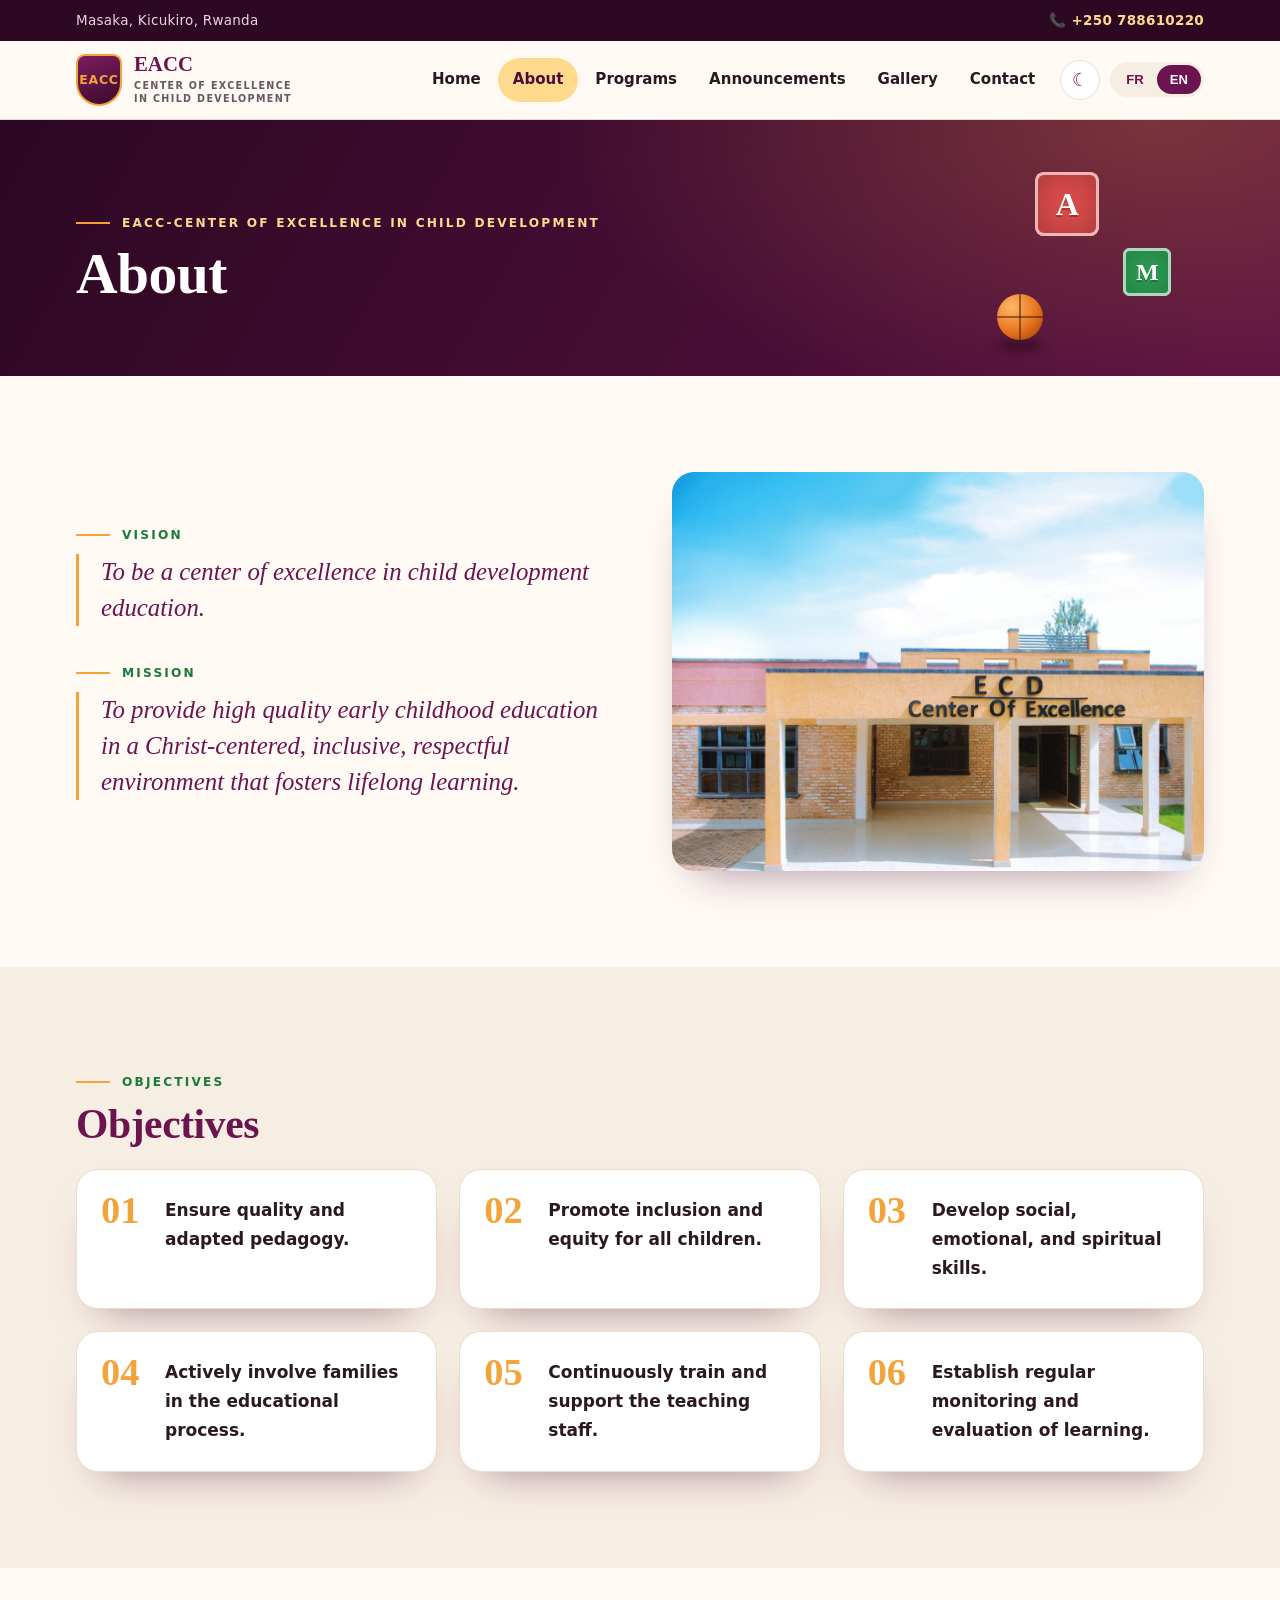
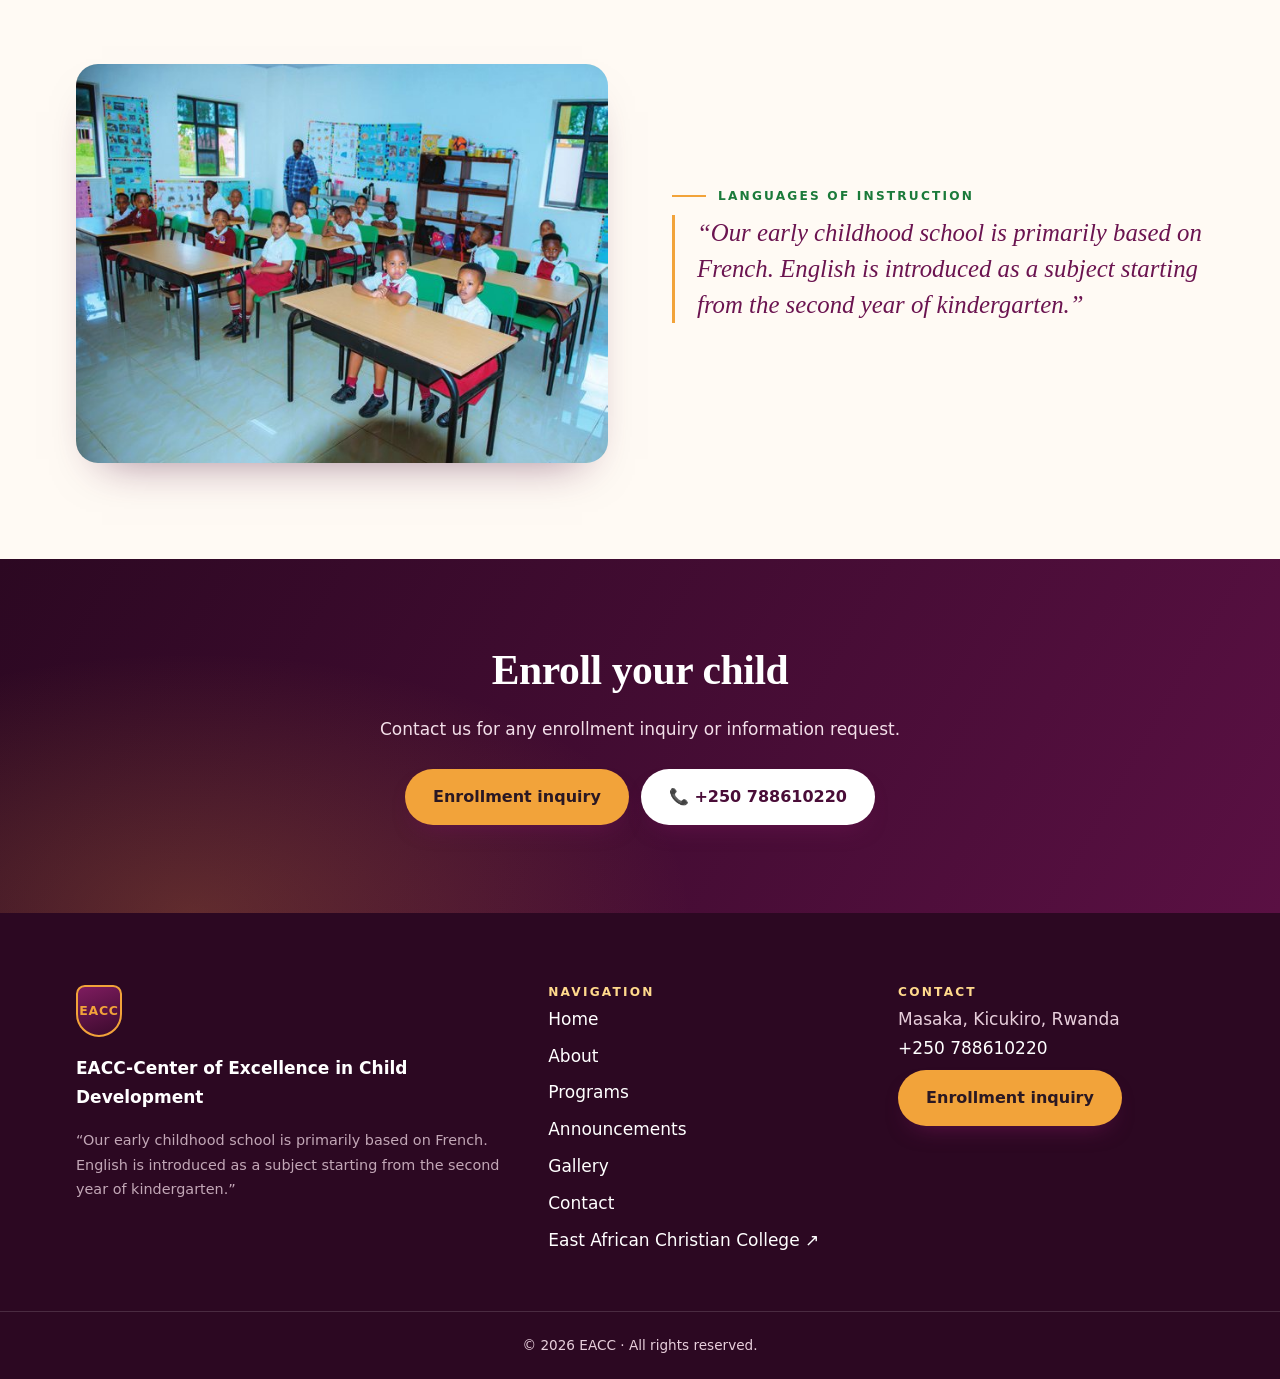
==== about.html @ af312301 "Add files via upload" ====
<!doctype html>
<html lang="fr">
  <head>
    <meta charset="utf-8" />
    <meta name="viewport" content="width=device-width,initial-scale=1" />
    <title data-fr="À propos – Vision, mission et objectifs | EACC" data-en="About – Vision, Mission and Objectives | EACC">À propos – Vision, mission et objectifs | EACC</title>
    <meta
      name="description"
      content="Vision, mission et objectifs d'EACC, école de la petite enfance à Kicukiro." data-fr="Vision, mission et objectifs d'EACC, école de la petite enfance à Kicukiro." data-en="Vision, mission and objectives of EACC-Center of Excellence in Child Development, an early childhood school in Kicukiro." />
    <meta
      property="og:title"
      content="À propos – Vision, mission et objectifs | EACC"
    />
    <meta property="og:type" content="website" />
    <meta property="og:image" content="images/building.jpg" />
    <meta name="color-scheme" content="light dark" />
    <meta name="theme-color" content="#6b1450" />
    <script>
      try {
        var t = localStorage.getItem("eacc-theme");
        if (t) document.documentElement.dataset.theme = t;
      } catch (e) {}
    </script>
    <link rel="stylesheet" href="styles.css" />
  </head>
  <body data-page="about">
    <a class="skip" href="#main"><span class="locale-text locale-fr">Aller au contenu</span><span class="locale-text locale-en">Skip to content</span></a>
    <div class="top"><div class="wrap"><span><span class="locale-text locale-fr">Masaka, Kicukiro, Rwanda</span><span class="locale-text locale-en">Masaka, Kicukiro, Rwanda</span></span><a href="tel:+250788610220">&#128222; +250 788610220</a></div></div>
    <header class="nav"><div class="wrap"><a class="logo" href="index.html"><span class="badge" aria-hidden="true">EACC</span><span>EACC<small>Center of Excellence<br>in Child Development</small></span></a>
      <button id="menu" aria-expanded="false" aria-controls="nav" aria-label="Menu">&#9776;</button>
      <nav id="nav" aria-label="Main">
          <a class="l" href="index.html"><span class="locale-text locale-fr">Accueil</span><span class="locale-text locale-en">Home</span></a>
          <a class="l on" href="about.html" aria-current="page"><span class="locale-text locale-fr">À propos</span><span class="locale-text locale-en">About</span></a>
          <a class="l" href="programs.html"><span class="locale-text locale-fr">Programmes</span><span class="locale-text locale-en">Programs</span></a>
          <a class="l" href="announcements.html"><span class="locale-text locale-fr">Annonces</span><span class="locale-text locale-en">Announcements</span></a>
          <a class="l" href="gallery.html"><span class="locale-text locale-fr">Galerie</span><span class="locale-text locale-en">Gallery</span></a>
          <a class="l" href="contact.html"><span class="locale-text locale-fr">Contact</span><span class="locale-text locale-en">Contact</span></a>
        <button id="theme" type="button" data-label-fr="Mode clair" data-label-en="Light mode"></button><div class="lang" role="group" aria-label="Language / Langue"><button data-l="fr" lang="fr">FR</button><button data-l="en" lang="en">EN</button></div>
      </nav></div></header>
    <main id="main">
      <div class="phead">
        <div class="wrap">
          <span class="eye"><span class="locale-text locale-fr">EACC-Center of Excellence in Child Development</span><span class="locale-text locale-en">EACC-Center of Excellence in Child Development</span></span>
          <h1><span class="locale-text locale-fr">À propos</span><span class="locale-text locale-en">About</span></h1>
        </div>
      </div>
      <section>
        <div class="wrap">
          <div class="split">
            <div class="rv">
              <span class="eye"><span class="locale-text locale-fr">Vision</span><span class="locale-text locale-en">Vision</span></span>
              <p class="bq"><span class="locale-text locale-fr">Être un centre d'excellence en éducation au développement de l'enfant.</span><span class="locale-text locale-en">To be a center of excellence in child development education.</span></p>
              <span class="eye"><span class="locale-text locale-fr">Mission</span><span class="locale-text locale-en">Mission</span></span>
              <p class="bq"><span class="locale-text locale-fr">Fournir une éducation de haute qualité pour la petite enfance dans un environnement centré sur le Christ, inclusif, respectueux et propice à l'apprentissage tout au long de la vie.</span><span class="locale-text locale-en">To provide high quality early childhood education in a Christ-centered, inclusive, respectful environment that fosters lifelong learning.</span></p>
            </div>
            <figure class="ph rv" data-label="images/building.jpg">
              <img
                src="images/building.jpg"
                data-alt-fr="Bâtiment ECD Center of Excellence" data-alt-en="ECD Center of Excellence building"
                alt="Bâtiment ECD Center of Excellence"
                loading="lazy"
              />
            </figure>
          </div>
        </div>
      </section>
      <section class="alt">
        <div class="wrap">
          <span class="eye"><span class="locale-text locale-fr">Objectifs</span><span class="locale-text locale-en">Objectives</span></span>
          <h2><span class="locale-text locale-fr">Objectifs</span><span class="locale-text locale-en">Objectives</span></h2>
          <ul class="obj">
            <li class="rv"><span class="locale-text locale-fr">Assurer une pédagogie de qualité et adaptée.</span><span class="locale-text locale-en">Ensure quality and adapted pedagogy.</span></li>
            <li class="rv"><span class="locale-text locale-fr">Favoriser l'inclusion et l'équité pour tous les enfants.</span><span class="locale-text locale-en">Promote inclusion and equity for all children.</span></li>
            <li class="rv"><span class="locale-text locale-fr">Développer les compétences sociales, émotionnelles et spirituelles.</span><span class="locale-text locale-en">Develop social, emotional, and spiritual skills.</span></li>
            <li class="rv"><span class="locale-text locale-fr">Impliquer activement les familles dans le processus éducatif.</span><span class="locale-text locale-en">Actively involve families in the educational process.</span></li>
            <li class="rv"><span class="locale-text locale-fr">Former et accompagner le personnel éducatif de manière continue.</span><span class="locale-text locale-en">Continuously train and support the teaching staff.</span></li>
            <li class="rv"><span class="locale-text locale-fr">Mettre en place un suivi et une évaluation régulière des apprentissages.</span><span class="locale-text locale-en">Establish regular monitoring and evaluation of learning.</span></li>
          </ul>
        </div>
      </section>
      <section>
        <div class="wrap split">
          <figure class="ph rv" data-label="images/yard.jpg">
            <img
              src="images/yard.jpg"
              data-alt-fr="Enfants en classe et au jeu" data-alt-en="Children in class and at play"
              alt="Enfants en classe et au jeu"
              loading="lazy"
            />
          </figure>
          <div class="rv">
            <span class="eye"><span class="locale-text locale-fr">Langues d'enseignement</span><span class="locale-text locale-en">Languages of instruction</span></span>
            <p class="bq"><span class="locale-text locale-fr">« Notre école de la petite enfance a pour base principale le français. L'anglais est introduit dès la deuxième maternelle comme cours. »</span><span class="locale-text locale-en">“Our early childhood school is primarily based on French. English is introduced as a subject starting from the second year of kindergarten.”</span></p>
          </div>
        </div>
      </section>
      <section class="cta">
        <div class="wrap rv">
          <h2><span class="locale-text locale-fr">Inscrivez votre enfant</span><span class="locale-text locale-en">Enroll your child</span></h2>
          <p><span class="locale-text locale-fr">Contactez-nous pour toute demande d'inscription ou de renseignements.</span><span class="locale-text locale-en">Contact us for any enrollment inquiry or information request.</span></p>
          <div class="btns">
            <a class="btn o" href="contact.html"><span class="locale-text locale-fr">Demande d'inscription</span><span class="locale-text locale-en">Enrollment inquiry</span></a>
            <a class="btn w" href="tel:+250788610220">&#128222; +250 788610220</a>
          </div>
        </div>
      </section>
    </main>
    <footer class="f"><div class="wrap fg"><div><span class="badge" aria-hidden="true">EACC</span><p><strong><span class="locale-text locale-fr">EACC-Center of Excellence in Child Development</span><span class="locale-text locale-en">EACC-Center of Excellence in Child Development</span></strong></p><p class="quote"><span class="locale-text locale-fr">« Notre école de la petite enfance a pour base principale le français. L'anglais est introduit dès la deuxième maternelle comme cours. »</span><span class="locale-text locale-en">“Our early childhood school is primarily based on French. English is introduced as a subject starting from the second year of kindergarten.”</span></p></div><div><h2><span class="locale-text locale-fr">Navigation</span><span class="locale-text locale-en">Navigation</span></h2><a href="index.html"><span class="locale-text locale-fr">Accueil</span><span class="locale-text locale-en">Home</span></a><a href="about.html"><span class="locale-text locale-fr">À propos</span><span class="locale-text locale-en">About</span></a><a href="programs.html"><span class="locale-text locale-fr">Programmes</span><span class="locale-text locale-en">Programs</span></a><a href="announcements.html"><span class="locale-text locale-fr">Annonces</span><span class="locale-text locale-en">Announcements</span></a><a href="gallery.html"><span class="locale-text locale-fr">Galerie</span><span class="locale-text locale-en">Gallery</span></a><a href="contact.html"><span class="locale-text locale-fr">Contact</span><span class="locale-text locale-en">Contact</span></a><a href="https://www.eacc.ac.rw/eacc" target="_blank" rel="noopener">East African Christian College &#8599;</a></div><div><h2><span class="locale-text locale-fr">Contact</span><span class="locale-text locale-en">Contact</span></h2><span><span class="locale-text locale-fr">Masaka, Kicukiro, Rwanda</span><span class="locale-text locale-en">Masaka, Kicukiro, Rwanda</span></span><a href="tel:+250788610220">+250 788610220</a><a class="btn o" href="contact.html"><span class="locale-text locale-fr">Demande d'inscription</span><span class="locale-text locale-en">Enrollment inquiry</span></a></div></div><p class="copy">&#169; <span id="yr"></span> EACC &middot; <span class="locale-text locale-fr">Tous droits réservés.</span><span class="locale-text locale-en">All rights reserved.</span></p></footer>
    <div id="pg"></div><button id="top" aria-label="Top" hidden>&#8593;</button><div class="mbar"><a class="btn o" href="tel:+250788610220">&#128222; +250 788610220</a><a class="btn" href="contact.html"><span class="locale-text locale-fr">Demande d'inscription</span><span class="locale-text locale-en">Enrollment inquiry</span></a></div>
    <script src="app.js" defer></script>
  </body>
</html>
---- styles.css ----
@view-transition {
  navigation: auto;
}
:root {
  color-scheme: light;
  --bg: #fffaf4;
  --bg2: #f7eee3;
  --card: #fff;
  --ink: #2a1823;
  --mut: #6a5662;
  --line: #eadbd0;
  --hd: #6b1450;
  --brand: #6b1450;
  --brand2: #4a0d38;
  --gold: #f2a33a;
  --gold2: #ffd98c;
  --grn: #1b7a3a;
  --link: #6b1450;
  --hdr: rgba(255, 250, 244, 0.86);
  --inp: #fffaf4;
  --sh: 0 22px 44px -26px rgba(74, 13, 56, 0.55);
  --r: 22px;
  --serif: "Iowan Old Style", "Palatino Linotype", Palatino, Georgia, serif;
}
:root[data-theme="dark"] {
  color-scheme: dark;
  --bg: #140d17;
  --bg2: #1b1220;
  --card: #241929;
  --ink: #f3eaf0;
  --mut: #c4afbc;
  --line: #3b2a42;
  --hd: #ffd98c;
  --brand: #a53a81;
  --brand2: #7e2a62;
  --grn: #6fd18d;
  --link: #f2b2d9;
  --hdr: rgba(20, 13, 23, 0.86);
  --inp: #1b1220;
  --sh: 0 22px 44px -26px rgba(0, 0, 0, 0.85);
}
* {
  box-sizing: border-box;
}
html {
  scroll-behavior: smooth;
}
[hidden] {
  display: none !important;
}
.locale-text {
  display: none;
}
html[lang="fr"] .locale-fr,
html[lang="en"] .locale-en {
  display: inline;
}
.status-message,
#cp .copy-done {
  display: none;
}
#status[data-message="ok"] [data-status="ok"],
#status[data-message="demo"] [data-status="demo"],
#status[data-message="fail"] [data-status="fail"] {
  display: inline;
}
#cp.copied .copy-label {
  display: none;
}
#cp.copied .copy-done {
  display: inline;
}
body {
  margin: 0;
  font:
    17px/1.7 system-ui,
    "Segoe UI",
    Roboto,
    sans-serif;
  color: var(--ink);
  background: var(--bg);
  -webkit-font-smoothing: antialiased;
  transition:
    background 0.3s,
    color 0.3s;
}
img {
  max-width: 100%;
  display: block;
}
a {
  color: var(--link);
}
:focus-visible {
  outline: 3px solid var(--gold);
  outline-offset: 3px;
}
.skip {
  position: absolute;
  left: -999px;
}
.skip:focus {
  left: 8px;
  top: 8px;
  background: #fff;
  color: #000;
  padding: 8px;
  z-index: 99;
}
.wrap {
  max-width: 1180px;
  margin: auto;
  padding: 0 26px;
}
.top {
  background: #2c0822;
  color: #ecd3e2;
  font-size: 13.5px;
  letter-spacing: 0.02em;
}
.top .wrap {
  display: flex;
  justify-content: space-between;
  gap: 10px;
  padding: 9px 26px;
  flex-wrap: wrap;
}
.top a {
  color: var(--gold2);
  font-weight: 700;
  text-decoration: none;
}
header.nav {
  position: sticky;
  top: 0;
  background: var(--hdr);
  backdrop-filter: saturate(1.4) blur(14px);
  border-bottom: 1px solid var(--line);
  z-index: 20;
  transition: transform 0.35s;
}
header.nav.hide {
  transform: translateY(-100%);
}
.nav .wrap {
  display: flex;
  align-items: center;
  gap: 18px;
  min-height: 78px;
}
.logo {
  display: flex;
  align-items: center;
  gap: 12px;
  text-decoration: none;
  font: 700 1.3rem/1 var(--serif);
  color: var(--hd);
}
.logo small {
  display: block;
  font: 600 0.6rem/1.35 system-ui;
  letter-spacing: 0.14em;
  text-transform: uppercase;
  color: var(--mut);
  margin-top: 5px;
}
.badge {
  width: 46px;
  height: 52px;
  background: linear-gradient(160deg, #7e1c5f, #3a0a2c);
  color: var(--gold);
  display: grid;
  place-items: center;
  border-radius: 10px 10px 26px 26px;
  font: 800 0.78rem system-ui;
  letter-spacing: 0.06em;
  border: 2px solid var(--gold);
}
nav {
  margin-left: auto;
  display: flex;
  gap: 2px;
  align-items: center;
}
nav a.l {
  padding: 9px 15px;
  border-radius: 999px;
  text-decoration: none;
  color: var(--ink);
  font-weight: 600;
  font-size: 0.94rem;
  position: relative;
}
nav a.l:hover {
  background: var(--bg2);
}
nav a.on {
  background: var(--gold2);
  color: #4a0d38;
}
#theme {
  width: 40px;
  height: 40px;
  border-radius: 50%;
  border: 1px solid var(--line);
  background: var(--card);
  color: var(--hd);
  font-size: 18px;
  cursor: pointer;
  margin-left: 8px;
}
.lang {
  display: flex;
  background: var(--bg2);
  border-radius: 999px;
  padding: 3px;
  margin-left: 8px;
}
.lang button {
  border: 0;
  background: none;
  color: var(--hd);
  font-weight: 700;
  padding: 7px 13px;
  border-radius: 999px;
  cursor: pointer;
  font-size: 0.82rem;
}
.lang button[aria-pressed="true"] {
  background: var(--brand);
  color: #fff;
}
#menu {
  display: none;
  margin-left: auto;
  background: none;
  border: 1px solid var(--line);
  border-radius: 12px;
  padding: 7px 13px;
  font-size: 18px;
  color: var(--hd);
}
.btn {
  display: inline-block;
  background: var(--brand);
  color: #fff;
  padding: 14px 28px;
  border-radius: 999px;
  font-weight: 700;
  text-decoration: none;
  border: 0;
  font-size: 1rem;
  cursor: pointer;
  transition:
    transform 0.25s,
    box-shadow 0.25s;
  box-shadow: 0 12px 24px -14px var(--brand);
}
.btn:hover {
  transform: translateY(-3px);
  box-shadow: 0 18px 28px -14px var(--brand);
}
.btn.o {
  background: var(--gold);
  color: #2a1823;
}
.btn.w {
  background: #fff;
  color: #4a0d38;
}
.btns {
  display: flex;
  gap: 12px;
  flex-wrap: wrap;
  margin-top: 26px;
}
h1,
h2,
h3 {
  font-family: var(--serif);
  font-weight: 700;
  line-height: 1.12;
  margin: 0 0 0.5em;
  color: var(--hd);
  letter-spacing: -0.01em;
}
h2 {
  font-size: clamp(1.8rem, 3.6vw, 2.6rem);
}
h3 {
  font-size: 1.4rem;
}
.eye {
  display: inline-flex;
  align-items: center;
  gap: 12px;
  font: 700 0.76rem system-ui;
  letter-spacing: 0.18em;
  text-transform: uppercase;
  color: var(--grn);
  margin: 0 0 12px;
}
.eye:before {
  content: "";
  width: 34px;
  height: 2px;
  background: var(--gold);
}
.hero {
  position: relative;
  color: #fff;
  background: #3a0a2c;
  min-height: 680px;
  display: flex;
  align-items: center;
  overflow: hidden;
}
.hs {
  position: absolute;
  inset: 0;
}
.hs img {
  position: absolute;
  inset: 0;
  width: 100%;
  height: 100%;
  object-fit: cover;
  opacity: 0;
  transition: opacity 1.4s;
  transform: scale(1.07);
}
.hs img.on {
  opacity: 1;
  animation: kb 14s linear forwards;
}
@keyframes kb {
  to {
    transform: scale(1);
  }
}
.hero:before {
  content: "";
  position: absolute;
  inset: 0;
  z-index: 1;
  background: linear-gradient(
    100deg,
    rgba(44, 8, 34, 0.95) 10%,
    rgba(44, 8, 34, 0.65) 55%,
    rgba(44, 8, 34, 0.2)
  );
}
.hero .wrap {
  position: relative;
  z-index: 2;
  padding-top: 80px;
  padding-bottom: 130px;
}
.hero h1 {
  color: #fff;
  font-size: clamp(2.3rem, 6vw, 4.4rem);
  max-width: 700px;
}
.hero h1 em {
  color: var(--gold);
  font-style: italic;
  font-weight: 400;
}
.hero .quote {
  max-width: 600px;
  font-size: 1.15rem;
  color: #f8e3ee;
  border-left: 3px solid var(--gold);
  padding-left: 18px;
}
.hp {
  position: absolute;
  z-index: 3;
  right: 26px;
  bottom: 100px;
  width: 42px;
  height: 42px;
  border-radius: 50%;
  border: 1px solid rgba(255, 255, 255, 0.5);
  background: rgba(0, 0, 0, 0.35);
  color: #fff;
  cursor: pointer;
  font-size: 12px;
}
.tags {
  display: inline-block;
  background: rgba(255, 255, 255, 0.12);
  border: 1px solid rgba(255, 255, 255, 0.3);
  backdrop-filter: blur(6px);
  padding: 9px 18px;
  border-radius: 999px;
  font-weight: 600;
  font-size: 0.9rem;
}
.strip {
  position: relative;
  margin-top: -66px;
  z-index: 3;
}
.strip .wrap {
  display: grid;
  grid-template-columns: repeat(auto-fit, minmax(230px, 1fr));
  background: var(--card);
  border: 1px solid var(--line);
  border-radius: var(--r);
  box-shadow: var(--sh);
  padding: 0;
}
.strip div {
  padding: 24px 28px;
  border-right: 1px solid var(--line);
}
.strip div:last-child {
  border: 0;
}
.strip small {
  display: block;
  color: var(--mut);
  font-size: 0.72rem;
  letter-spacing: 0.14em;
  text-transform: uppercase;
  font-weight: 700;
}
.strip b {
  font: 700 1.2rem var(--serif);
  color: var(--hd);
}
.strip a {
  text-decoration: none;
  color: inherit;
}
section {
  padding: 96px 0;
}
.alt {
  background: var(--bg2);
}
.split {
  display: grid;
  grid-template-columns: 1fr 1fr;
  gap: 64px;
  align-items: center;
}
.bq {
  font: italic 1.55rem/1.45 var(--serif);
  color: var(--hd);
  margin: 0 0 28px;
  padding-left: 22px;
  border-left: 3px solid var(--gold);
}
.grid {
  display: grid;
  gap: 26px;
  grid-template-columns: repeat(auto-fit, minmax(290px, 1fr));
}
.card,
ul.obj li {
  position: relative;
  background: var(--card);
  border: 1px solid var(--line);
  border-radius: var(--r);
  box-shadow: var(--sh);
  overflow: hidden;
  transition: transform 0.35s;
}
.card:hover {
  transform: translateY(-6px);
}
.card:after,
ul.obj li:after {
  content: "";
  position: absolute;
  inset: 0;
  pointer-events: none;
  opacity: 0;
  transition: 0.3s;
  background: radial-gradient(
    320px circle at var(--mx, 50%) var(--my, 0),
    rgba(242, 163, 58, 0.2),
    transparent 60%
  );
}
.card:hover:after,
ul.obj li:hover:after {
  opacity: 1;
}
.card .b {
  padding: 26px;
}
.card p {
  margin: 0;
  color: var(--mut);
}
.card figure {
  border-radius: 0;
  height: 220px;
  box-shadow: none;
}
.num {
  font: 700 0.78rem system-ui;
  letter-spacing: 0.18em;
  color: var(--gold);
  display: block;
  margin-bottom: 8px;
}
.dark {
  background: linear-gradient(160deg, #2c0822, #5a1043);
  color: #fff;
}
.dark h2,
.dark h3 {
  color: #fff;
}
.dark .eye {
  color: var(--gold2);
}
.dark .tc {
  background: rgba(255, 255, 255, 0.07);
  border: 1px solid rgba(255, 255, 255, 0.18);
  border-radius: var(--r);
  padding: 26px;
  margin-bottom: 16px;
}
.dark .tc p {
  margin: 0;
  color: #f3dfe9;
}
ul.obj {
  list-style: none;
  padding: 0;
  margin: 0;
  display: grid;
  gap: 22px;
  grid-template-columns: repeat(auto-fit, minmax(320px, 1fr));
  counter-reset: o;
}
ul.obj li {
  counter-increment: o;
  padding: 26px 26px 26px 88px;
  font-weight: 600;
}
ul.obj li:before {
  content: counter(o, decimal-leading-zero);
  position: absolute;
  left: 24px;
  top: 18px;
  font: 700 2.4rem var(--serif);
  color: var(--gold);
}
figure.ph {
  margin: 0;
  border-radius: var(--r);
  overflow: hidden;
  background: var(--bg2);
  min-height: 200px;
  position: relative;
  box-shadow: var(--sh);
}
figure.ph img {
  width: 100%;
  height: 100%;
  object-fit: cover;
  aspect-ratio: 4/3;
  transition: transform 0.8s;
}
figure.ph:hover img {
  transform: scale(1.05);
}
figure.tall img {
  aspect-ratio: 3/4;
}
figure.miss img {
  display: none;
}
figure.miss::after {
  content: "PHOTO PLACEHOLDER\A " attr(data-label);
  white-space: pre;
  position: absolute;
  inset: 0;
  display: grid;
  place-items: center;
  text-align: center;
  color: var(--hd);
  font-weight: 700;
  border: 3px dashed var(--hd);
  border-radius: var(--r);
}
html[data-theme="dark"] figure.ph img {
  filter: brightness(0.9);
}
.photos {
  display: grid;
  gap: 20px;
  grid-template-columns: repeat(auto-fit, minmax(240px, 1fr));
}
.phead {
  background:
    radial-gradient(
      600px 300px at 90% 0,
      rgba(242, 163, 58, 0.25),
      transparent
    ),
    linear-gradient(120deg, #2c0822, #5a1043);
  color: #fff;
  padding: 84px 0 70px;
}
.phead h1 {
  color: #fff;
  font-size: clamp(2.2rem, 5.4vw, 3.6rem);
  margin: 0;
}
.phead .eye {
  color: var(--gold2);
}
.cta {
  background:
    radial-gradient(
      500px 260px at 15% 100%,
      rgba(242, 163, 58, 0.22),
      transparent
    ),
    linear-gradient(120deg, #2c0822, #5a1043);
  color: #fff;
  text-align: center;
  padding: 88px 0;
}
.cta h2 {
  color: #fff;
}
.cta p {
  color: #f3dfe9;
}
.cta .btns {
  justify-content: center;
}
.glance {
  padding: 70px 0;
}
.gl {
  display: grid;
  grid-template-columns: repeat(auto-fit, minmax(210px, 1fr));
  border-top: 1px solid var(--line);
  border-bottom: 1px solid var(--line);
  margin-top: 8px;
}
.gl div {
  padding: 30px 22px;
  border-left: 1px solid var(--line);
}
.gl div:first-child {
  border-left: 0;
}
.gl b {
  display: block;
  font: 700 clamp(2.6rem, 5.5vw, 3.8rem)/1 var(--serif);
  color: var(--hd);
}
.gl span {
  color: var(--mut);
  font-size: 0.95rem;
}
.langbar {
  display: grid;
  gap: 12px;
  background: var(--card);
  border: 1px solid var(--line);
  padding: 28px;
  border-radius: var(--r);
  box-shadow: var(--sh);
}
.lbr {
  display: grid;
  grid-template-columns: 76px repeat(7, 1fr);
  gap: 6px;
  align-items: center;
}
.lbr i {
  height: 20px;
  border-radius: 7px;
  background: var(--bg2);
}
.lbr i.f {
  background: var(--brand);
}
.lbr i.e {
  background: var(--gold);
}
.lbr em {
  font: 700 0.75rem system-ui;
  font-style: normal;
  color: var(--mut);
}
.stg {
  font: 700 0.62rem system-ui;
  color: var(--mut);
  text-align: center;
  text-transform: uppercase;
  letter-spacing: 0.04em;
}
.tw {
  overflow-x: auto;
  border-radius: var(--r);
  box-shadow: var(--sh);
}
table {
  width: 100%;
  min-width: 640px;
  border-collapse: collapse;
  background: var(--card);
}
th,
td {
  padding: 18px 20px;
  text-align: left;
  vertical-align: top;
}
thead th {
  background: var(--brand);
  color: #fff;
  font: 700 0.78rem system-ui;
  letter-spacing: 0.14em;
  text-transform: uppercase;
}
tbody th {
  font: 700 1.15rem var(--serif);
  color: var(--hd);
}
tbody tr + tr > * {
  border-top: 1px solid var(--line);
}
td {
  color: var(--mut);
}
.tabs {
  display: flex;
  gap: 10px;
  flex-wrap: wrap;
  margin-bottom: 26px;
}
.tabs button,
.jr button,
.flt button {
  border: 1px solid var(--line);
  background: var(--card);
  color: var(--hd);
  border-radius: 999px;
  padding: 11px 22px;
  font-weight: 700;
  cursor: pointer;
  font-size: 1rem;
  transition: 0.2s;
}
.tabs button:hover,
.jr button:hover,
.flt button:hover {
  border-color: var(--gold);
}
.tabs button[aria-selected="true"],
.jr button[aria-pressed="true"],
.flt button[aria-pressed="true"] {
  background: var(--brand);
  border-color: var(--brand);
  color: #fff;
}
[role="tabpanel"] {
  background: var(--card);
  border: 1px solid var(--line);
  border-radius: var(--r);
  box-shadow: var(--sh);
  padding: 36px;
  display: grid;
  grid-template-columns: 1.1fr 1fr;
  gap: 36px;
  align-items: center;
}
.chips {
  display: flex;
  gap: 10px;
  flex-wrap: wrap;
  padding: 0;
  list-style: none;
}
.chips li {
  background: var(--bg2);
  border-radius: 12px;
  padding: 10px 14px;
  border-left: 3px solid var(--gold);
}
.chips b {
  color: var(--hd);
}
.cgrid {
  display: grid;
  grid-template-columns: 1.2fr 0.8fr;
  gap: 44px;
  align-items: start;
}
.panel {
  background: var(--card);
  border: 1px solid var(--line);
  border-radius: var(--r);
  box-shadow: var(--sh);
  padding: 34px;
}
.phone {
  display: block;
  font: 700 2.1rem var(--serif);
  color: var(--hd);
  text-decoration: none;
  margin: 8px 0;
}
form {
  display: grid;
  gap: 18px;
}
label {
  font-weight: 700;
  display: block;
  margin-bottom: 6px;
  font-size: 0.9rem;
}
input,
select,
textarea {
  width: 100%;
  font: inherit;
  color: var(--ink);
  padding: 13px 15px;
  border: 1px solid var(--line);
  border-radius: 14px;
  background: var(--inp);
  transition: 0.2s;
}
input:focus,
select:focus,
textarea:focus {
  border-color: var(--gold);
  outline: none;
  box-shadow: 0 0 0 4px rgba(242, 163, 58, 0.25);
}
[aria-invalid="true"] {
  border-color: #e0405a !important;
}
.err {
  color: #e0405a;
  font-size: 0.88rem;
  min-height: 1.2em;
  margin: 3px 0 0;
}
#status {
  padding: 14px;
  border-radius: 12px;
  background: var(--gold2);
  color: #2a1823;
  display: none;
  margin: 0;
}
.jr {
  display: flex;
  gap: 8px;
  flex-wrap: wrap;
  margin: 22px 0;
}
.lg {
  display: inline-block;
  font: 800 0.7rem system-ui;
  padding: 3px 8px;
  border-radius: 6px;
  margin-right: 6px;
  color: #fff;
  background: var(--grn);
}
.lg.e {
  background: var(--gold);
  color: #2a1823;
}
.flt {
  display: flex;
  gap: 8px;
  flex-wrap: wrap;
  margin-bottom: 26px;
}
.gal {
  display: grid;
  gap: 20px;
  grid-template-columns: repeat(auto-fill, minmax(270px, 1fr));
}
.gal figure {
  cursor: zoom-in;
}
dialog#lb {
  border: 0;
  border-radius: var(--r);
  padding: 0;
  max-width: min(94vw, 1000px);
  background: #000;
  position: relative;
}
dialog::backdrop {
  background: rgba(20, 4, 15, 0.88);
}
#lb img {
  max-height: 84vh;
  width: auto;
  margin: auto;
}
#lb button {
  position: absolute;
  top: 50%;
  background: rgba(255, 255, 255, 0.92);
  border: 0;
  border-radius: 50%;
  width: 44px;
  height: 44px;
  font-size: 20px;
  cursor: pointer;
}
#lbp {
  left: 10px;
}
#lbn {
  right: 10px;
}
#lbc {
  top: 10px !important;
  right: 10px;
}
details {
  background: var(--card);
  border: 1px solid var(--line);
  border-radius: 16px;
  box-shadow: var(--sh);
  margin-bottom: 12px;
  padding: 0 24px;
}
summary {
  cursor: pointer;
  font: 700 1.1rem var(--serif);
  color: var(--hd);
  padding: 19px 0;
  list-style: none;
  display: flex;
  justify-content: space-between;
  gap: 12px;
}
summary::after {
  content: "+";
  font-size: 1.5rem;
  color: var(--gold);
  line-height: 1;
}
details[open] summary::after {
  content: "–";
}
details p {
  margin: 0 0 20px;
  color: var(--mut);
}
footer.f {
  background: #2c0822;
  color: #e8cfdc;
  padding: 72px 0 0;
}
footer.f .fg {
  display: grid;
  grid-template-columns: 1.4fr 1fr 1fr;
  gap: 44px;
}
html[data-theme="dark"] footer.f {
  background: #0e0811;
}
footer.f h2 {
  font: 700 0.76rem system-ui;
  letter-spacing: 0.18em;
  text-transform: uppercase;
  color: var(--gold2);
}
footer.f strong {
  color: #fff;
}
footer.f a:not(.btn) {
  display: block;
  color: #fff;
  text-decoration: none;
  margin-bottom: 8px;
}
footer.f a:hover {
  color: var(--gold2);
}
footer.f .quote {
  font-size: 0.9rem;
  opacity: 0.8;
}
.copy {
  border-top: 1px solid rgba(255, 255, 255, 0.14);
  margin: 48px 0 0;
  padding: 22px;
  text-align: center;
  font-size: 0.85rem;
}
#pg {
  position: fixed;
  top: 0;
  left: 0;
  height: 3px;
  width: 100%;
  background: var(--gold);
  transform: scaleX(0);
  transform-origin: 0;
  z-index: 50;
}
#top {
  position: fixed;
  right: 18px;
  bottom: 22px;
  width: 46px;
  height: 46px;
  border-radius: 50%;
  border: 0;
  background: var(--brand);
  color: #fff;
  font-size: 20px;
  cursor: pointer;
  box-shadow: var(--sh);
  z-index: 30;
}
.mbar {
  display: none;
  position: fixed;
  bottom: 0;
  left: 0;
  right: 0;
  gap: 8px;
  padding: 10px;
  background: var(--card);
  box-shadow: 0 -8px 24px #0003;
  z-index: 40;
}
.mbar .btn {
  flex: 1;
  text-align: center;
  padding: 12px 8px;
}
.rv {
  opacity: 0;
  transform: translateY(24px);
  transition:
    opacity 0.8s,
    transform 0.8s cubic-bezier(0.2, 0.7, 0.2, 1);
}
.rv.in {
  opacity: 1;
  transform: none;
}
@media (prefers-reduced-motion: reduce) {
  .rv {
    opacity: 1;
    transform: none;
  }
  html {
    scroll-behavior: auto;
  }
  * {
    transition: none !important;
    animation: none !important;
  }
}
@media (max-width: 1020px) {
  .split,
  .cgrid,
  [role="tabpanel"],
  footer.f .fg {
    grid-template-columns: 1fr;
  }
  .split {
    gap: 36px;
  }
  section {
    padding: 64px 0;
  }
  .hero {
    min-height: 560px;
  }
  #menu {
    display: block;
  }
  nav {
    display: none;
    position: absolute;
    top: 100%;
    left: 0;
    right: 0;
    background: var(--bg);
    flex-direction: column;
    padding: 14px;
    box-shadow: 0 18px 24px -12px #0004;
    align-items: stretch;
  }
  nav.open {
    display: flex;
  }
  .lang,
  #theme {
    align-self: flex-start;
    margin: 8px 0 0;
  }
  .strip div {
    border-right: 0;
    border-bottom: 1px solid var(--line);
  }
  .gl div {
    border-left: 0;
    border-top: 1px solid var(--line);
  }
}
@media (max-width: 700px) {
  .mbar {
    display: flex;
  }
  body {
    padding-bottom: 72px;
  }
  #top {
    bottom: 88px;
  }
  .hp {
    bottom: 84px;
  }
}

.card.rv.in {
  transform: perspective(900px) rotateX(var(--rx, 0deg))
    rotateY(var(--ry, 0deg)) translateY(var(--ty, 0px));
  transition:
    opacity 0.8s,
    transform 0.25s;
}
.card.rv.in:hover {
  --ty: -6px;
}
.toys {
  position: absolute;
  right: 5%;
  top: 50%;
  width: 360px;
  height: 380px;
  margin-top: -200px;
  z-index: 2;
  perspective: 1000px;
  pointer-events: none;
}
.toys.sm {
  width: 210px;
  height: 200px;
  margin-top: -100px;
  right: 6%;
}
.t3 {
  position: absolute;
  inset: 0;
  transform-style: preserve-3d;
  transition: transform 0.25s;
}
.cw {
  position: absolute;
  width: var(--s);
  height: var(--s);
  pointer-events: auto;
  cursor: pointer;
  animation: flt 5s ease-in-out infinite alternate;
}
.cw.hop {
  animation: hop 0.9s cubic-bezier(0.3, 1.6, 0.5, 1);
}
@keyframes flt {
  to {
    transform: translateY(-18px);
  }
}
@keyframes hop {
  40% {
    transform: translateY(-80px) rotate(10deg);
  }
}
.cube {
  position: relative;
  width: 100%;
  height: 100%;
  transform-style: preserve-3d;
  animation: spin 16s linear infinite;
}
.cube i {
  position: absolute;
  inset: 0;
  display: grid;
  place-items: center;
  font: 800 calc(var(--s) * 0.5)/1 var(--serif);
  font-style: normal;
  color: #fff;
  background: var(--c);
  border: 3px solid rgba(255, 255, 255, 0.6);
  border-radius: 14%;
  box-shadow: inset 0 0 26px rgba(0, 0, 0, 0.22);
  text-shadow: 0 2px 0 rgba(0, 0, 0, 0.25);
}
.cube i:nth-child(1) {
  transform: translateZ(calc(var(--s) / 2));
}
.cube i:nth-child(2) {
  transform: rotateY(90deg) translateZ(calc(var(--s) / 2));
}
.cube i:nth-child(3) {
  transform: rotateY(180deg) translateZ(calc(var(--s) / 2));
}
.cube i:nth-child(4) {
  transform: rotateY(-90deg) translateZ(calc(var(--s) / 2));
}
.cube i:nth-child(5) {
  transform: rotateX(90deg) translateZ(calc(var(--s) / 2));
}
.cube i:nth-child(6) {
  transform: rotateX(-90deg) translateZ(calc(var(--s) / 2));
}
@keyframes spin {
  from {
    transform: rotateX(-24deg) rotateY(0);
  }
  to {
    transform: rotateX(-24deg) rotateY(360deg);
  }
}
.ball {
  position: absolute;
  left: 2%;
  bottom: 4%;
  width: 78px;
  height: 78px;
  border-radius: 50%;
  background:
    linear-gradient(
      90deg,
      transparent 48.5%,
      rgba(50, 20, 0, 0.6) 49%,
      rgba(50, 20, 0, 0.6) 51%,
      transparent 51.5%
    ),
    linear-gradient(
      0deg,
      transparent 48.5%,
      rgba(50, 20, 0, 0.6) 49%,
      rgba(50, 20, 0, 0.6) 51%,
      transparent 51.5%
    ),
    radial-gradient(circle at 32% 28%, #ffb86b, #e8731c 55%, #8f3a06);
  animation: bnc 1.7s cubic-bezier(0.3, 0, 0.7, 1) infinite alternate;
}
.bsh {
  position: absolute;
  left: 2%;
  bottom: calc(4% - 10px);
  width: 78px;
  height: 14px;
  border-radius: 50%;
  background: rgba(0, 0, 0, 0.4);
  filter: blur(4px);
  animation: bsh 1.7s cubic-bezier(0.3, 0, 0.7, 1) infinite alternate;
}
.toys.sm .ball,
.toys.sm .bsh {
  width: 46px;
  height: 46px;
}
.toys.sm .bsh {
  height: 9px;
}
@keyframes bnc {
  from {
    transform: translateY(-150px);
  }
  to {
    transform: none;
  }
}
@keyframes bsh {
  from {
    transform: scale(0.5);
    opacity: 0.25;
  }
  to {
    transform: scale(1);
    opacity: 0.6;
  }
}
@media (max-width: 900px) {
  .hero .toys {
    display: none;
  }
}
@media (max-width: 700px) {
  .phead .toys {
    display: none;
  }
}
.phead {
  position: relative;
  overflow: hidden;
}
.phead .wrap {
  position: relative;
  z-index: 1;
}
.team {
  display: grid;
  gap: 26px;
  grid-template-columns: repeat(auto-fit, minmax(240px, 1fr));
}
.fc {
  position: relative;
  height: 350px;
  perspective: 1200px;
  cursor: pointer;
  outline-offset: 6px;
}
.fci {
  position: absolute;
  inset: 0;
  transition: transform 0.8s cubic-bezier(0.2, 0.7, 0.2, 1);
  transform-style: preserve-3d;
}
.fc:hover .fci,
.fc:focus-visible .fci,
.fc[aria-pressed="true"] .fci {
  transform: rotateY(180deg);
}
.ff,
.fb {
  position: absolute;
  inset: 0;
  backface-visibility: hidden;
  -webkit-backface-visibility: hidden;
  border-radius: var(--r);
  overflow: hidden;
  background: var(--card);
  border: 1px solid var(--line);
  box-shadow: var(--sh);
}
.ff figure {
  height: 240px;
  border-radius: 0;
  box-shadow: none;
}
.ff figure img {
  height: 100%;
}
.fm {
  padding: 16px 20px;
}
.fm h3 {
  margin: 0 0 2px;
  font-size: 1.2rem;
}
.fm p {
  margin: 0;
  color: var(--mut);
}
.fb {
  transform: rotateY(180deg);
  padding: 26px;
  background: linear-gradient(160deg, #2c0822, #5a1043);
  color: #fff;
}
.fb h3 {
  color: #fff;
}
.fb p {
  color: #f3dfe9;
}
.alist {
  display: grid;
  gap: 18px;
}
.an {
  display: grid;
  grid-template-columns: 84px 1fr;
  gap: 22px;
  background: var(--card);
  border: 1px solid var(--line);
  border-radius: var(--r);
  box-shadow: var(--sh);
  padding: 22px;
}
.ad {
  background: var(--brand);
  color: #fff;
  border-radius: 16px;
  text-align: center;
  padding: 12px 6px;
  align-self: start;
}
.ad b {
  display: block;
  font: 700 1.8rem var(--serif);
  line-height: 1.1;
}
.ad span {
  font-size: 0.72rem;
  text-transform: uppercase;
  letter-spacing: 0.1em;
}
.chip {
  display: inline-block;
  font: 700 0.7rem system-ui;
  letter-spacing: 0.1em;
  text-transform: uppercase;
  background: var(--gold2);
  color: #4a0d38;
  border-radius: 999px;
  padding: 3px 10px;
  margin: 0 6px 8px 0;
}
.chip.ph2 {
  background: transparent;
  border: 1px dashed var(--mut);
  color: var(--mut);
}
.an h3 {
  margin: 0 0 4px;
}
.an p {
  margin: 0 0 6px;
  color: var(--mut);
}
.an small {
  color: var(--mut);
}
.tbar {
  display: flex;
  gap: 16px;
  flex-wrap: wrap;
  align-items: center;
  justify-content: space-between;
  margin-bottom: 26px;
}
.tbar .flt {
  margin: 0;
}
.tbar input {
  max-width: 340px;
}
@media (max-width: 600px) {
  .an {
    grid-template-columns: 1fr;
  }
  .ad {
    display: flex;
    gap: 8px;
    align-items: baseline;
    justify-content: center;
  }
}
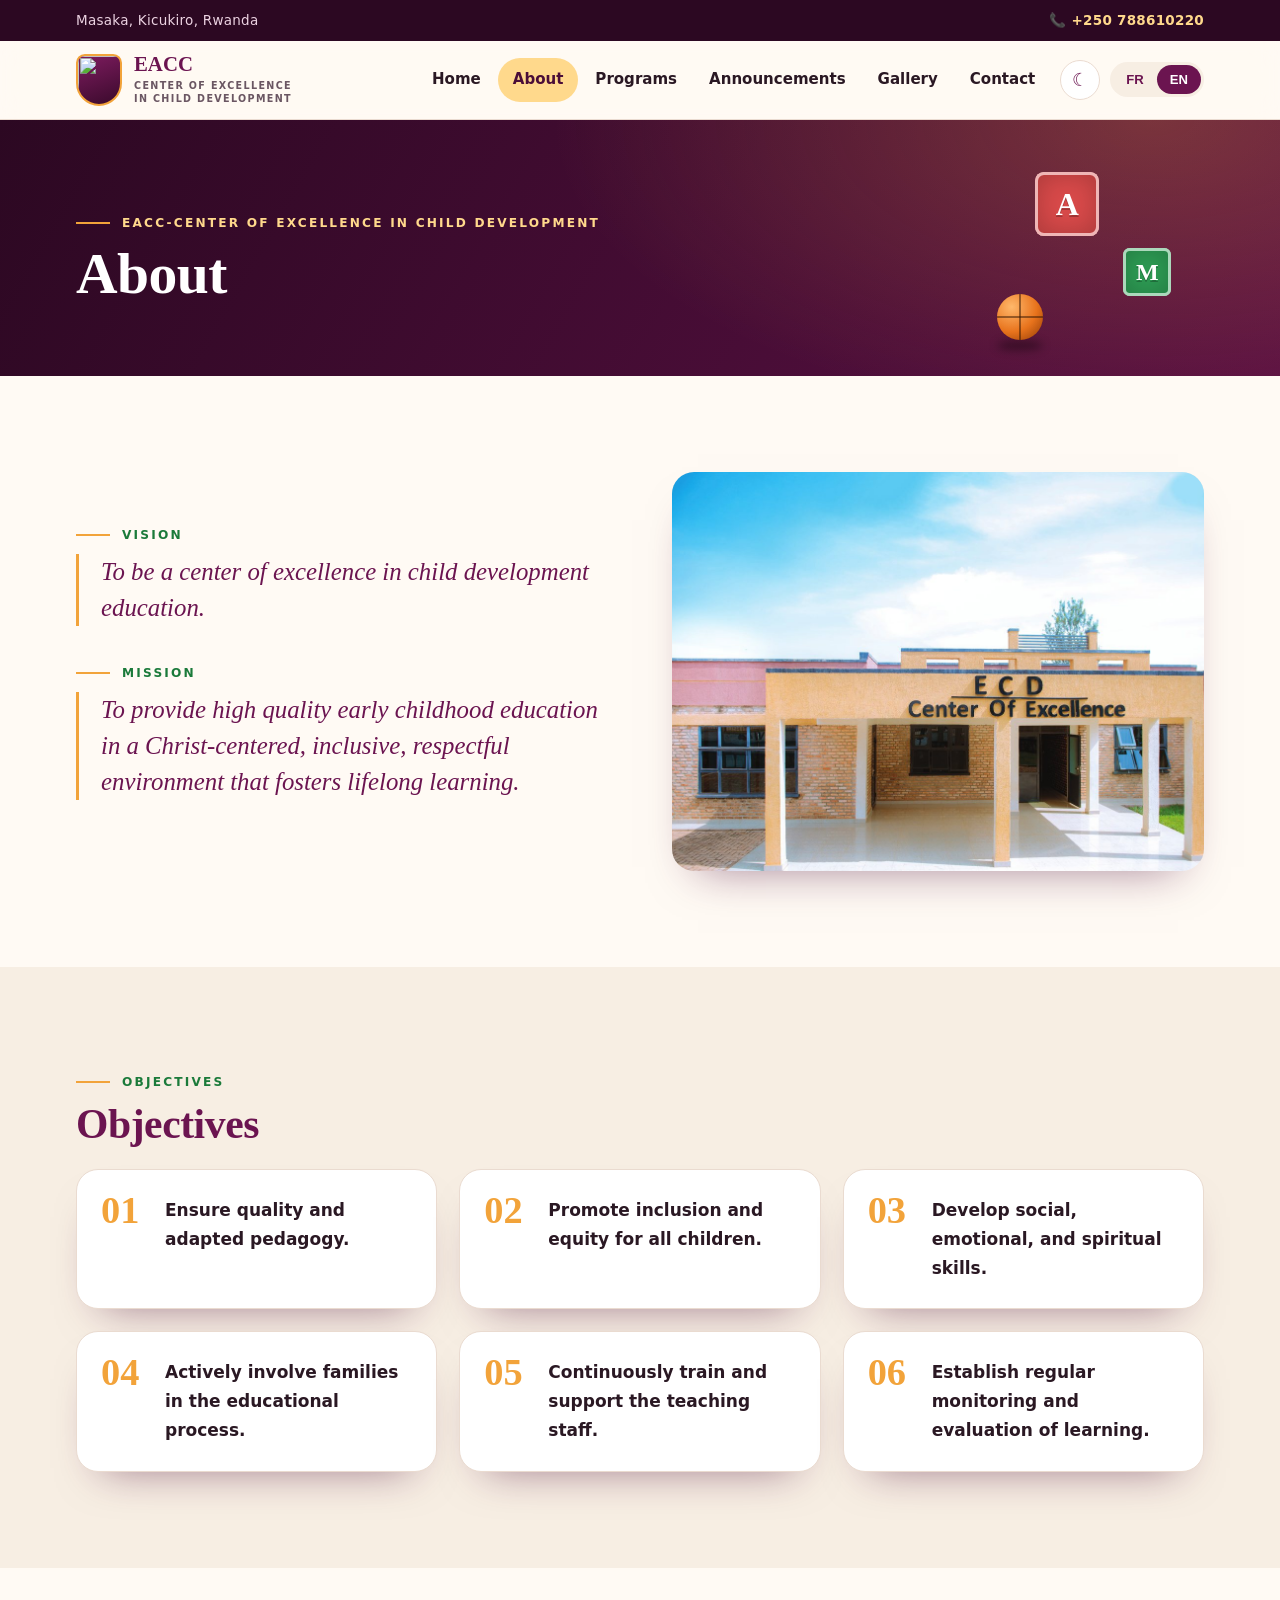
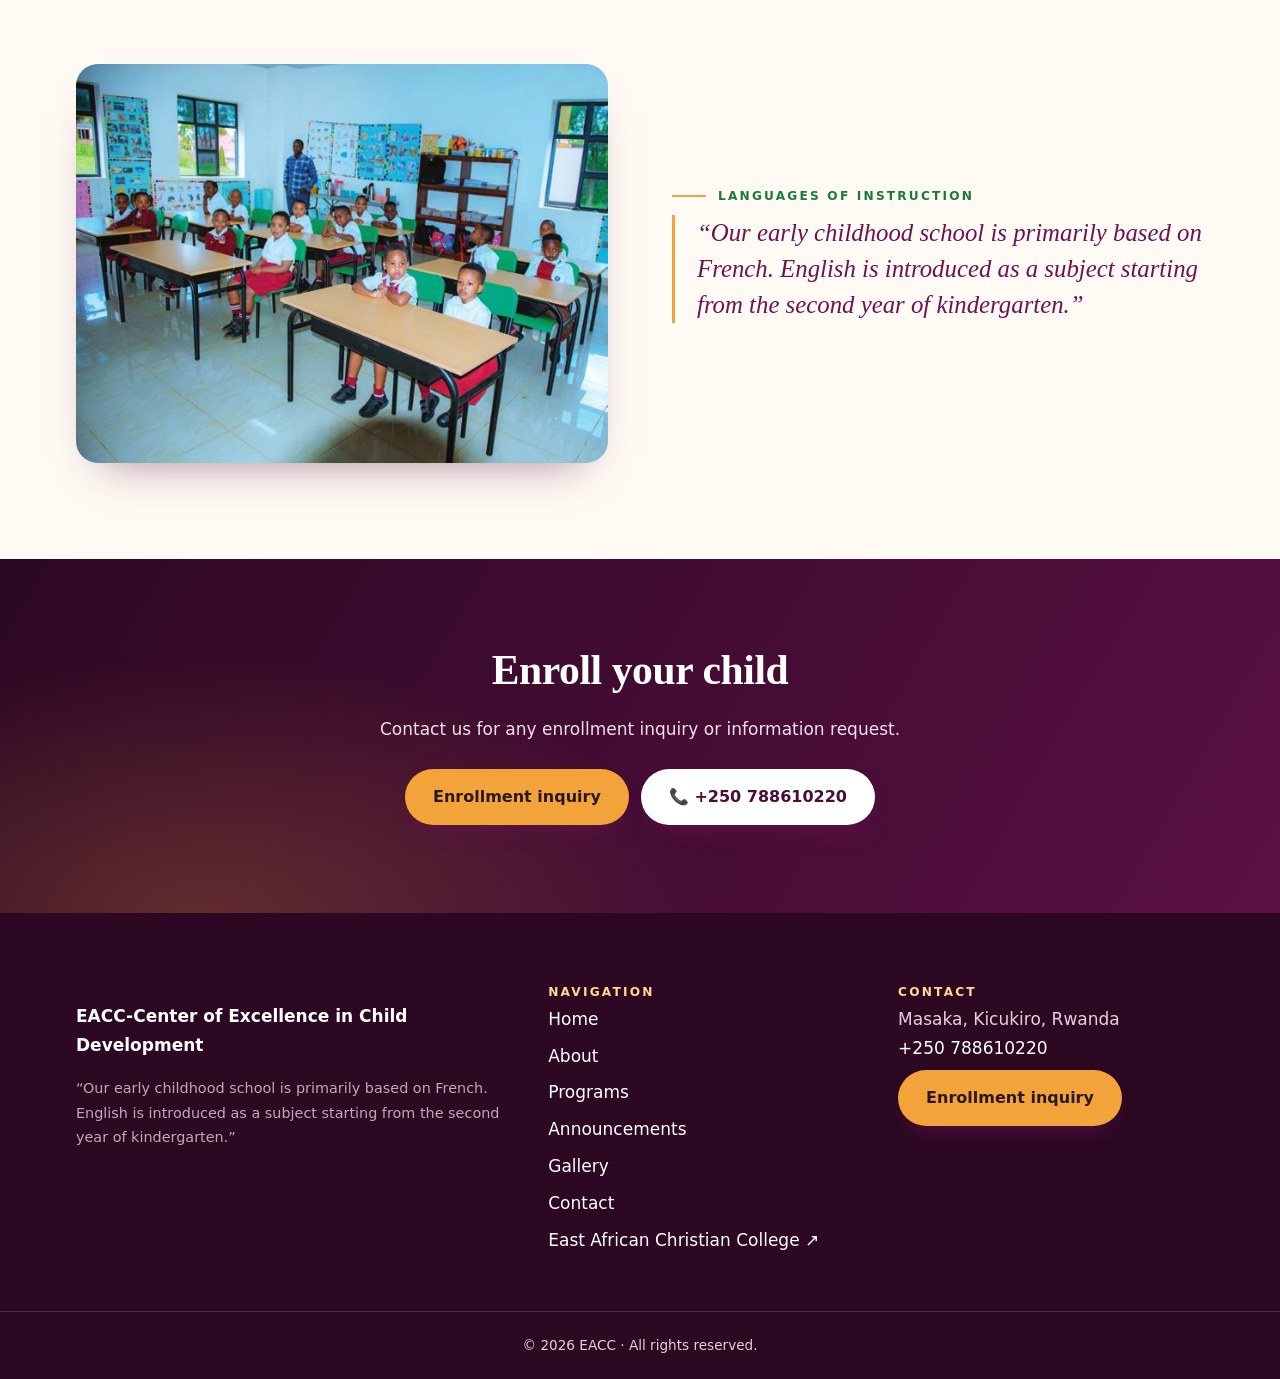
==== commit 668a09ad: "Add favicon and update footer content" ====
--- a/about.html
+++ b/about.html
@@ -15,6 +15,7 @@
     <meta property="og:image" content="images/building.jpg" />
     <meta name="color-scheme" content="light dark" />
     <meta name="theme-color" content="#6b1450" />
+    <link rel="icon" href="logo.png">
     <script>
       try {
         var t = localStorage.getItem("eacc-theme");
@@ -26,7 +27,7 @@
   <body data-page="about">
     <a class="skip" href="#main"><span class="locale-text locale-fr">Aller au contenu</span><span class="locale-text locale-en">Skip to content</span></a>
     <div class="top"><div class="wrap"><span><span class="locale-text locale-fr">Masaka, Kicukiro, Rwanda</span><span class="locale-text locale-en">Masaka, Kicukiro, Rwanda</span></span><a href="tel:+250788610220">&#128222; +250 788610220</a></div></div>
-    <header class="nav"><div class="wrap"><a class="logo" href="index.html"><span class="badge" aria-hidden="true">EACC</span><span>EACC<small>Center of Excellence<br>in Child Development</small></span></a>
+    <header class="nav"><div class="wrap"><a class="logo" href="index.html">    <img class="badge" src="images/logo.png" alt="" aria-hidden="true"><span>EACC<small><span class="locale-text locale-fr">Centre d'excellence en développement de l'enfant</span><span class="locale-text locale-en">Center of Excellence<br>in Child Development</span></small></span></a>
       <button id="menu" aria-expanded="false" aria-controls="nav" aria-label="Menu">&#9776;</button>
       <nav id="nav" aria-label="Main">
           <a class="l" href="index.html"><span class="locale-text locale-fr">Accueil</span><span class="locale-text locale-en">Home</span></a>
@@ -40,7 +41,7 @@
     <main id="main">
       <div class="phead">
         <div class="wrap">
-          <span class="eye"><span class="locale-text locale-fr">EACC-Center of Excellence in Child Development</span><span class="locale-text locale-en">EACC-Center of Excellence in Child Development</span></span>
+          <span class="eye"><span class="locale-text locale-fr">EACC – Centre d'excellence en développement de l'enfant</span><span class="locale-text locale-en">EACC-Center of Excellence in Child Development</span></span>
           <h1><span class="locale-text locale-fr">À propos</span><span class="locale-text locale-en">About</span></h1>
         </div>
       </div>
@@ -105,7 +106,7 @@
         </div>
       </section>
     </main>
-    <footer class="f"><div class="wrap fg"><div><span class="badge" aria-hidden="true">EACC</span><p><strong><span class="locale-text locale-fr">EACC-Center of Excellence in Child Development</span><span class="locale-text locale-en">EACC-Center of Excellence in Child Development</span></strong></p><p class="quote"><span class="locale-text locale-fr">« Notre école de la petite enfance a pour base principale le français. L'anglais est introduit dès la deuxième maternelle comme cours. »</span><span class="locale-text locale-en">“Our early childhood school is primarily based on French. English is introduced as a subject starting from the second year of kindergarten.”</span></p></div><div><h2><span class="locale-text locale-fr">Navigation</span><span class="locale-text locale-en">Navigation</span></h2><a href="index.html"><span class="locale-text locale-fr">Accueil</span><span class="locale-text locale-en">Home</span></a><a href="about.html"><span class="locale-text locale-fr">À propos</span><span class="locale-text locale-en">About</span></a><a href="programs.html"><span class="locale-text locale-fr">Programmes</span><span class="locale-text locale-en">Programs</span></a><a href="announcements.html"><span class="locale-text locale-fr">Annonces</span><span class="locale-text locale-en">Announcements</span></a><a href="gallery.html"><span class="locale-text locale-fr">Galerie</span><span class="locale-text locale-en">Gallery</span></a><a href="contact.html"><span class="locale-text locale-fr">Contact</span><span class="locale-text locale-en">Contact</span></a><a href="https://www.eacc.ac.rw/eacc" target="_blank" rel="noopener">East African Christian College &#8599;</a></div><div><h2><span class="locale-text locale-fr">Contact</span><span class="locale-text locale-en">Contact</span></h2><span><span class="locale-text locale-fr">Masaka, Kicukiro, Rwanda</span><span class="locale-text locale-en">Masaka, Kicukiro, Rwanda</span></span><a href="tel:+250788610220">+250 788610220</a><a class="btn o" href="contact.html"><span class="locale-text locale-fr">Demande d'inscription</span><span class="locale-text locale-en">Enrollment inquiry</span></a></div></div><p class="copy">&#169; <span id="yr"></span> EACC &middot; <span class="locale-text locale-fr">Tous droits réservés.</span><span class="locale-text locale-en">All rights reserved.</span></p></footer>
+    <footer class="f"><div class="wrap fg"><div>    <img class="footer-logo" src="images/logo.png" alt="" aria-hidden="true"><p><strong><span class="locale-text locale-fr">EACC – Centre d'excellence en développement de l'enfant</span><span class="locale-text locale-en">EACC-Center of Excellence in Child Development</span></strong></p><p class="quote"><span class="locale-text locale-fr">« Notre école de la petite enfance a pour base principale le français. L'anglais est introduit dès la deuxième maternelle comme cours. »</span><span class="locale-text locale-en">“Our early childhood school is primarily based on French. English is introduced as a subject starting from the second year of kindergarten.”</span></p></div><div><h2><span class="locale-text locale-fr">Navigation</span><span class="locale-text locale-en">Navigation</span></h2><a href="index.html"><span class="locale-text locale-fr">Accueil</span><span class="locale-text locale-en">Home</span></a><a href="about.html"><span class="locale-text locale-fr">À propos</span><span class="locale-text locale-en">About</span></a><a href="programs.html"><span class="locale-text locale-fr">Programmes</span><span class="locale-text locale-en">Programs</span></a><a href="announcements.html"><span class="locale-text locale-fr">Annonces</span><span class="locale-text locale-en">Announcements</span></a><a href="gallery.html"><span class="locale-text locale-fr">Galerie</span><span class="locale-text locale-en">Gallery</span></a><a href="contact.html"><span class="locale-text locale-fr">Contact</span><span class="locale-text locale-en">Contact</span></a><a href="https://www.eacc.ac.rw/eacc" target="_blank" rel="noopener">East African Christian College &#8599;</a></div><div><h2><span class="locale-text locale-fr">Contact</span><span class="locale-text locale-en">Contact</span></h2><span><span class="locale-text locale-fr">Masaka, Kicukiro, Rwanda</span><span class="locale-text locale-en">Masaka, Kicukiro, Rwanda</span></span><a href="tel:+250788610220">+250 788610220</a><a class="btn o" href="contact.html"><span class="locale-text locale-fr">Demande d'inscription</span><span class="locale-text locale-en">Enrollment inquiry</span></a></div></div><p class="copy">&#169; <span id="yr"></span> EACC &middot; <span class="locale-text locale-fr">Tous droits réservés.</span><span class="locale-text locale-en">All rights reserved.</span></p></footer>
     <div id="pg"></div><button id="top" aria-label="Top" hidden>&#8593;</button><div class="mbar"><a class="btn o" href="tel:+250788610220">&#128222; +250 788610220</a><a class="btn" href="contact.html"><span class="locale-text locale-fr">Demande d'inscription</span><span class="locale-text locale-en">Enrollment inquiry</span></a></div>
     <script src="app.js" defer></script>
   </body>
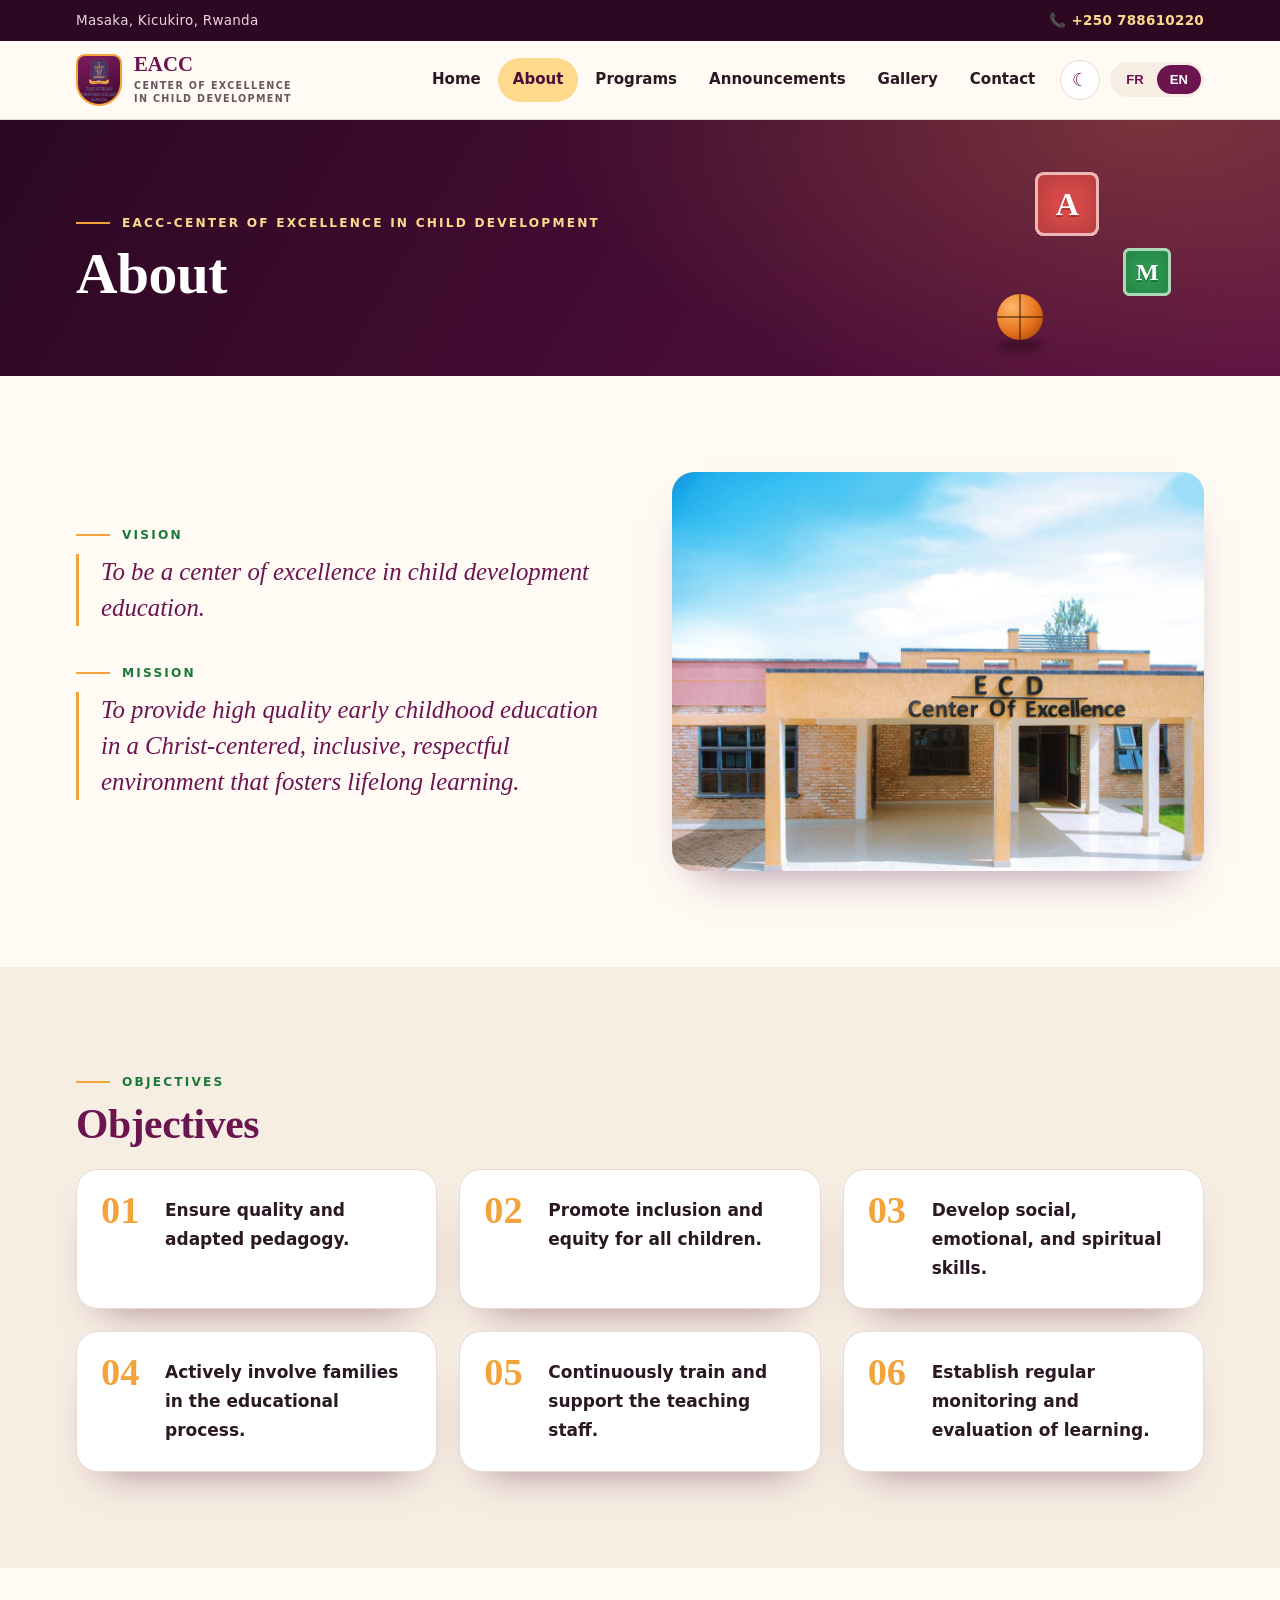
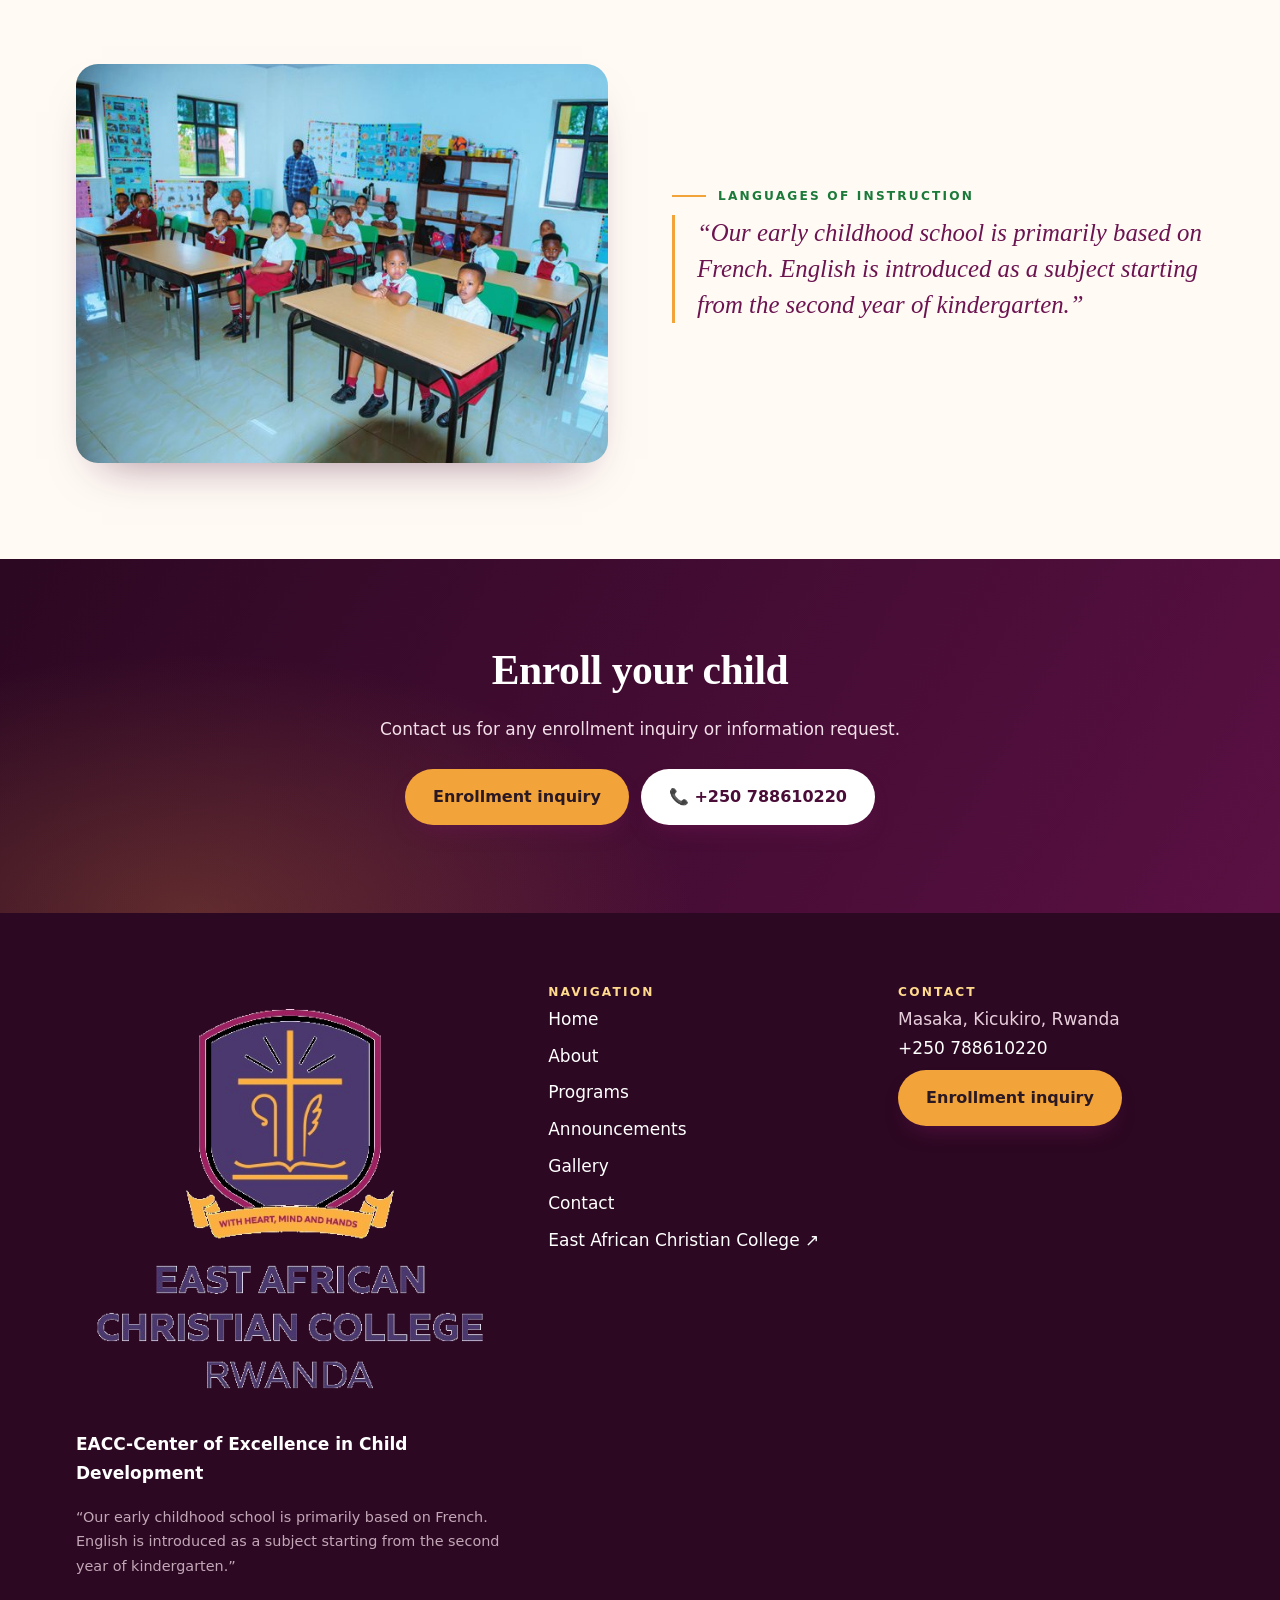
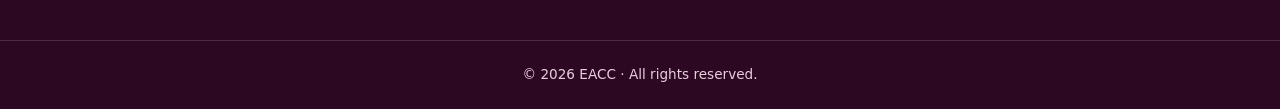
==== commit 9583f613: "Update logo image paths in about.html" ====
--- a/about.html
+++ b/about.html
@@ -27,7 +27,7 @@
   <body data-page="about">
     <a class="skip" href="#main"><span class="locale-text locale-fr">Aller au contenu</span><span class="locale-text locale-en">Skip to content</span></a>
     <div class="top"><div class="wrap"><span><span class="locale-text locale-fr">Masaka, Kicukiro, Rwanda</span><span class="locale-text locale-en">Masaka, Kicukiro, Rwanda</span></span><a href="tel:+250788610220">&#128222; +250 788610220</a></div></div>
-    <header class="nav"><div class="wrap"><a class="logo" href="index.html">    <img class="badge" src="images/logo.png" alt="" aria-hidden="true"><span>EACC<small><span class="locale-text locale-fr">Centre d'excellence en développement de l'enfant</span><span class="locale-text locale-en">Center of Excellence<br>in Child Development</span></small></span></a>
+    <header class="nav"><div class="wrap"><a class="logo" href="index.html">    <img class="badge" src="logo.png" alt="" aria-hidden="true"><span>EACC<small><span class="locale-text locale-fr">Centre d'excellence en développement de l'enfant</span><span class="locale-text locale-en">Center of Excellence<br>in Child Development</span></small></span></a>
       <button id="menu" aria-expanded="false" aria-controls="nav" aria-label="Menu">&#9776;</button>
       <nav id="nav" aria-label="Main">
           <a class="l" href="index.html"><span class="locale-text locale-fr">Accueil</span><span class="locale-text locale-en">Home</span></a>
@@ -106,7 +106,7 @@
         </div>
       </section>
     </main>
-    <footer class="f"><div class="wrap fg"><div>    <img class="footer-logo" src="images/logo.png" alt="" aria-hidden="true"><p><strong><span class="locale-text locale-fr">EACC – Centre d'excellence en développement de l'enfant</span><span class="locale-text locale-en">EACC-Center of Excellence in Child Development</span></strong></p><p class="quote"><span class="locale-text locale-fr">« Notre école de la petite enfance a pour base principale le français. L'anglais est introduit dès la deuxième maternelle comme cours. »</span><span class="locale-text locale-en">“Our early childhood school is primarily based on French. English is introduced as a subject starting from the second year of kindergarten.”</span></p></div><div><h2><span class="locale-text locale-fr">Navigation</span><span class="locale-text locale-en">Navigation</span></h2><a href="index.html"><span class="locale-text locale-fr">Accueil</span><span class="locale-text locale-en">Home</span></a><a href="about.html"><span class="locale-text locale-fr">À propos</span><span class="locale-text locale-en">About</span></a><a href="programs.html"><span class="locale-text locale-fr">Programmes</span><span class="locale-text locale-en">Programs</span></a><a href="announcements.html"><span class="locale-text locale-fr">Annonces</span><span class="locale-text locale-en">Announcements</span></a><a href="gallery.html"><span class="locale-text locale-fr">Galerie</span><span class="locale-text locale-en">Gallery</span></a><a href="contact.html"><span class="locale-text locale-fr">Contact</span><span class="locale-text locale-en">Contact</span></a><a href="https://www.eacc.ac.rw/eacc" target="_blank" rel="noopener">East African Christian College &#8599;</a></div><div><h2><span class="locale-text locale-fr">Contact</span><span class="locale-text locale-en">Contact</span></h2><span><span class="locale-text locale-fr">Masaka, Kicukiro, Rwanda</span><span class="locale-text locale-en">Masaka, Kicukiro, Rwanda</span></span><a href="tel:+250788610220">+250 788610220</a><a class="btn o" href="contact.html"><span class="locale-text locale-fr">Demande d'inscription</span><span class="locale-text locale-en">Enrollment inquiry</span></a></div></div><p class="copy">&#169; <span id="yr"></span> EACC &middot; <span class="locale-text locale-fr">Tous droits réservés.</span><span class="locale-text locale-en">All rights reserved.</span></p></footer>
+    <footer class="f"><div class="wrap fg"><div>    <img class="footer-logo" src="logo.png" alt="" aria-hidden="true"><p><strong><span class="locale-text locale-fr">EACC – Centre d'excellence en développement de l'enfant</span><span class="locale-text locale-en">EACC-Center of Excellence in Child Development</span></strong></p><p class="quote"><span class="locale-text locale-fr">« Notre école de la petite enfance a pour base principale le français. L'anglais est introduit dès la deuxième maternelle comme cours. »</span><span class="locale-text locale-en">“Our early childhood school is primarily based on French. English is introduced as a subject starting from the second year of kindergarten.”</span></p></div><div><h2><span class="locale-text locale-fr">Navigation</span><span class="locale-text locale-en">Navigation</span></h2><a href="index.html"><span class="locale-text locale-fr">Accueil</span><span class="locale-text locale-en">Home</span></a><a href="about.html"><span class="locale-text locale-fr">À propos</span><span class="locale-text locale-en">About</span></a><a href="programs.html"><span class="locale-text locale-fr">Programmes</span><span class="locale-text locale-en">Programs</span></a><a href="announcements.html"><span class="locale-text locale-fr">Annonces</span><span class="locale-text locale-en">Announcements</span></a><a href="gallery.html"><span class="locale-text locale-fr">Galerie</span><span class="locale-text locale-en">Gallery</span></a><a href="contact.html"><span class="locale-text locale-fr">Contact</span><span class="locale-text locale-en">Contact</span></a><a href="https://www.eacc.ac.rw/eacc" target="_blank" rel="noopener">East African Christian College &#8599;</a></div><div><h2><span class="locale-text locale-fr">Contact</span><span class="locale-text locale-en">Contact</span></h2><span><span class="locale-text locale-fr">Masaka, Kicukiro, Rwanda</span><span class="locale-text locale-en">Masaka, Kicukiro, Rwanda</span></span><a href="tel:+250788610220">+250 788610220</a><a class="btn o" href="contact.html"><span class="locale-text locale-fr">Demande d'inscription</span><span class="locale-text locale-en">Enrollment inquiry</span></a></div></div><p class="copy">&#169; <span id="yr"></span> EACC &middot; <span class="locale-text locale-fr">Tous droits réservés.</span><span class="locale-text locale-en">All rights reserved.</span></p></footer>
     <div id="pg"></div><button id="top" aria-label="Top" hidden>&#8593;</button><div class="mbar"><a class="btn o" href="tel:+250788610220">&#128222; +250 788610220</a><a class="btn" href="contact.html"><span class="locale-text locale-fr">Demande d'inscription</span><span class="locale-text locale-en">Enrollment inquiry</span></a></div>
     <script src="app.js" defer></script>
   </body>
